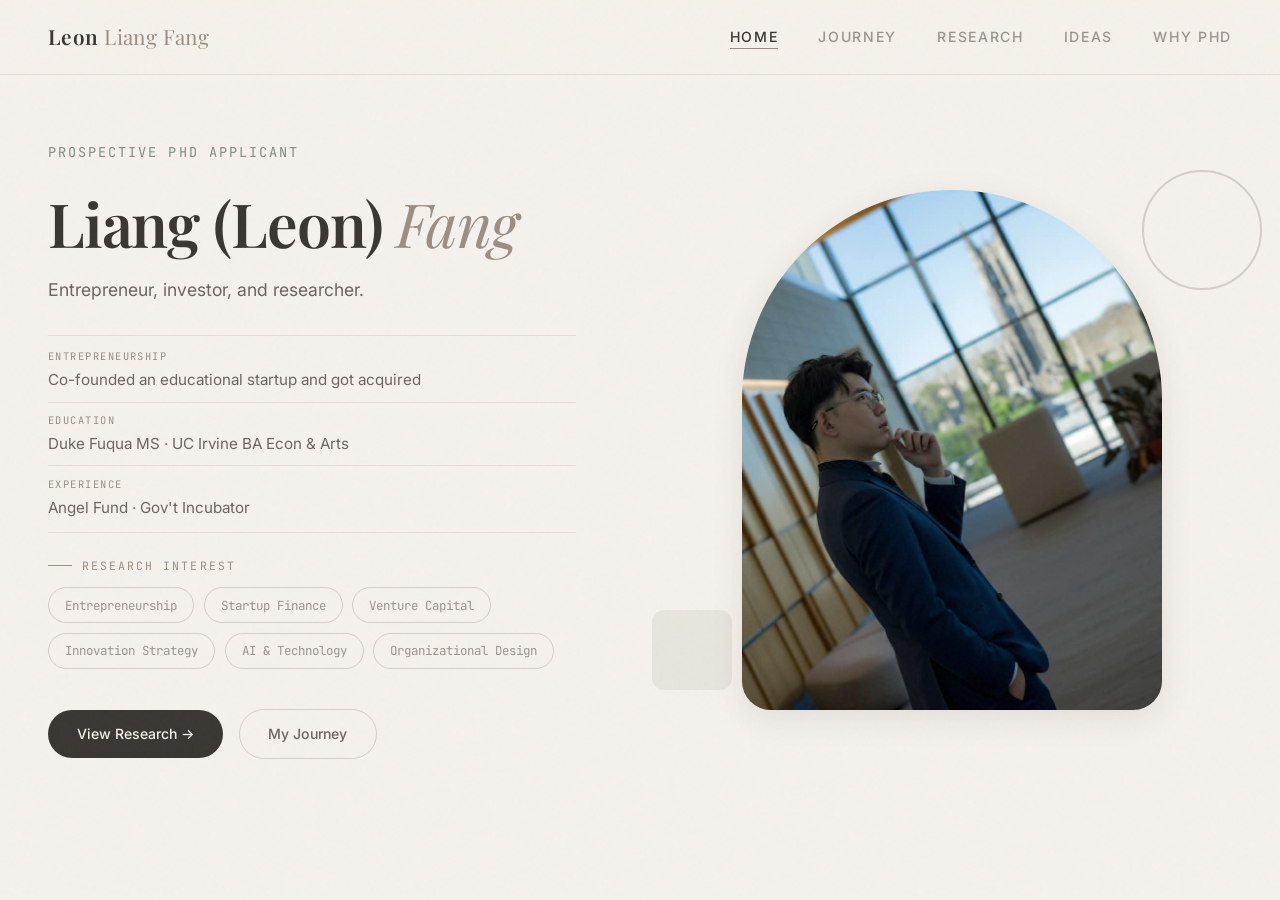
==== index.html @ 093ee280 "Add files via upload" ====
<!DOCTYPE html>
<html lang="en">
<head>
  <meta charset="UTF-8">
  <meta name="viewport" content="width=device-width, initial-scale=1.0">
  <title>Leon Liang Fang — Entrepreneurship Researcher</title>
  <meta name="description" content="PhD candidate researching entrepreneurship, startup finance, and innovation. Exploring the intersection of venture creation, institutional design, and technology.">
  <link rel="preconnect" href="https://fonts.googleapis.com">
  <link rel="preconnect" href="https://fonts.gstatic.com" crossorigin>
  <link href="https://fonts.googleapis.com/css2?family=Inter:wght@300;400;500;600&family=Playfair+Display:ital,wght@0,400;0,600;0,700;1,400&family=JetBrains+Mono:wght@300;400&display=swap" rel="stylesheet">
  <link rel="stylesheet" href="css/style.css">
  <style>
    /* Home page: lock to single screen, no scroll */
    html, body { height: 100%; overflow: hidden; }
    .page-content { height: calc(100vh - 80px); overflow: hidden; }
    .hero {
      height: 100%;
      min-height: unset;
      padding-top: 2rem;
      padding-bottom: 2rem;
    }
  </style>
</head>
<body>

  <!-- Grain Texture -->
  <div class="grain-overlay"></div>

  <!-- Navigation -->
  <nav class="nav">
    <a href="index.html" class="nav-logo">Leon <span>Liang Fang</span></a>
    <ul class="nav-links">
      <li><a href="index.html" class="active">Home</a></li>
      <li><a href="cv.html">Journey</a></li>
      <li><a href="research.html">Research</a></li>
      <li><a href="ideas.html">Ideas</a></li>
      <li><a href="why-phd.html">Why PhD</a></li>
    </ul>
    <button class="nav-toggle" aria-label="Menu">
      <span></span><span></span><span></span>
    </button>
  </nav>

  <!-- Page Content -->
  <main class="page-content">

    <!-- Hero Section -->
    <section class="hero">
      <div class="hero-text">
        <p class="hero-greeting">Prospective PhD Applicant</p>
        <h1 class="hero-name">
          Liang (Leon) <span class="last">Fang</span>
        </h1>

        <p class="hero-tagline">
          Entrepreneur, investor, and researcher.
        </p>

        <!-- Three key background credentials -->
        <div class="hero-credentials">
          <div class="credential-item">
            <span class="credential-label">Entrepreneurship</span>
            <span class="credential-value">Co-founded an educational startup and got acquired</span>
          </div>
          <div class="credential-item">
            <span class="credential-label">Education</span>
            <span class="credential-value">Duke Fuqua MS · UC Irvine BA Econ &amp; Arts</span>
          </div>
          <div class="credential-item">
            <span class="credential-label">Experience</span>
            <span class="credential-value">Angel Fund · Gov't Incubator</span>
          </div>
        </div>

        <!-- Research Interest Label -->
        <p class="hero-research-label">Research Interest</p>

        <!-- Research Interest Keywords -->
        <div class="hero-keywords">
          <span class="keyword">Entrepreneurship</span>
          <span class="keyword">Startup Finance</span>
          <span class="keyword">Venture Capital</span>
          <span class="keyword">Innovation Strategy</span>
          <span class="keyword">AI &amp; Technology</span>
          <span class="keyword">Organizational Design</span>
        </div>

        <div class="hero-cta">
          <a href="research.html" class="btn btn-primary">View Research &rarr;</a>
          <a href="cv.html" class="btn btn-ghost">My Journey</a>
        </div>
      </div>

      <div class="hero-image-wrapper">
        <div class="hero-image-frame">
          <!-- Replace src with your actual photo -->
          <img src="assets/images/profile.png" alt="Leon Liang Fang"
               onerror="this.style.background='linear-gradient(135deg, #9B8E82 0%, #7D8C7E 100%)'; this.style.display='block'; this.alt='Photo coming soon';">
        </div>
        <div class="hero-image-decoration"></div>
        <div class="hero-image-decoration-2"></div>
      </div>
    </section>

  </main>

  <script src="js/main.js"></script>
</body>
</html>
---- css/style.css ----
/* ============================================
   Leon Liang Fang — Academic Portfolio
   Morandi Color Palette + Artistic Minimalism
   ============================================ */

/* --- Morandi Palette Variables --- */
:root {
  --bg-primary: #F5F1EC;
  --bg-secondary: #EDE8E2;
  --bg-card: #E8E2DB;
  --text-primary: #3A3632;
  --text-secondary: #6B6560;
  --text-muted: #9B948D;
  --accent-taupe: #9B8E82;
  --accent-sage: #7D8C7E;
  --accent-mauve: #A3929B;
  --accent-slate: #8E9BAA;
  --accent-terracotta: #B8A08C;
  --border-light: rgba(155, 142, 130, 0.2);
  --border-medium: rgba(155, 142, 130, 0.35);
  --shadow-soft: 0 2px 20px rgba(58, 54, 50, 0.06);
  --shadow-hover: 0 8px 32px rgba(58, 54, 50, 0.1);
  --transition-smooth: all 0.4s cubic-bezier(0.25, 0.46, 0.45, 0.94);
  --transition-fast: all 0.25s ease;
  --font-serif: 'Playfair Display', Georgia, serif;
  --font-sans: 'Inter', -apple-system, BlinkMacSystemFont, sans-serif;
  --font-mono: 'JetBrains Mono', 'Fira Code', monospace;
}

/* --- Reset & Base --- */
*, *::before, *::after {
  margin: 0;
  padding: 0;
  box-sizing: border-box;
}

html {
  scroll-behavior: smooth;
  font-size: 16px;
}

body {
  font-family: var(--font-sans);
  background-color: var(--bg-primary);
  color: var(--text-primary);
  line-height: 1.7;
  -webkit-font-smoothing: antialiased;
  overflow-x: hidden;
}

a {
  color: var(--accent-taupe);
  text-decoration: none;
  transition: var(--transition-fast);
}

a:hover {
  color: var(--text-primary);
}

img {
  max-width: 100%;
  display: block;
}

/* --- Typography --- */
h1, h2, h3, h4 {
  font-family: var(--font-serif);
  font-weight: 600;
  line-height: 1.3;
}

h1 { font-size: 3.2rem; letter-spacing: -0.02em; }
h2 { font-size: 2rem; letter-spacing: -0.01em; }
h3 { font-size: 1.4rem; }
h4 { font-size: 1.1rem; }

p {
  color: var(--text-secondary);
  font-size: 1.05rem;
}

/* --- Navigation --- */
.nav {
  position: fixed;
  top: 0;
  left: 0;
  right: 0;
  z-index: 1000;
  padding: 1.2rem 3rem;
  display: flex;
  justify-content: space-between;
  align-items: center;
  background: rgba(245, 241, 236, 0.85);
  backdrop-filter: blur(20px);
  -webkit-backdrop-filter: blur(20px);
  border-bottom: 1px solid var(--border-light);
  transition: var(--transition-smooth);
}

.nav.scrolled {
  padding: 0.8rem 3rem;
  box-shadow: var(--shadow-soft);
}

.nav-logo {
  font-family: var(--font-serif);
  font-size: 1.3rem;
  font-weight: 600;
  color: var(--text-primary);
  letter-spacing: 0.02em;
}

.nav-logo span {
  color: var(--accent-taupe);
  font-weight: 400;
}

.nav-links {
  display: flex;
  gap: 2.5rem;
  list-style: none;
}

.nav-links a {
  font-size: 0.88rem;
  font-weight: 500;
  color: var(--text-muted);
  text-transform: uppercase;
  letter-spacing: 0.12em;
  position: relative;
  padding-bottom: 2px;
}

.nav-links a::after {
  content: '';
  position: absolute;
  bottom: -2px;
  left: 0;
  width: 0;
  height: 1.5px;
  background: var(--accent-taupe);
  transition: width 0.3s ease;
}

.nav-links a:hover,
.nav-links a.active {
  color: var(--text-primary);
}

.nav-links a:hover::after,
.nav-links a.active::after {
  width: 100%;
}

/* Mobile nav toggle */
.nav-toggle {
  display: none;
  flex-direction: column;
  gap: 5px;
  cursor: pointer;
  background: none;
  border: none;
  padding: 4px;
}

.nav-toggle span {
  width: 24px;
  height: 2px;
  background: var(--text-primary);
  transition: var(--transition-fast);
}

/* --- Page Wrapper --- */
.page-content {
  padding-top: 80px;
}

/* --- Section Utilities --- */
.section {
  padding: 6rem 3rem;
  max-width: 1200px;
  margin: 0 auto;
}

.section-label {
  font-family: var(--font-mono);
  font-size: 0.75rem;
  text-transform: uppercase;
  letter-spacing: 0.2em;
  color: var(--accent-taupe);
  margin-bottom: 1rem;
  display: flex;
  align-items: center;
  gap: 0.75rem;
}

.section-label::before {
  content: '';
  width: 32px;
  height: 1px;
  background: var(--accent-taupe);
}

/* ============================================
   HOME PAGE
   ============================================ */

/* Hero Section */
.hero {
  min-height: calc(100vh - 80px);
  display: grid;
  grid-template-columns: 1fr 1fr;
  gap: 4rem;
  align-items: center;
  padding: 4rem 3rem;
  max-width: 1300px;
  margin: 0 auto;
}

.hero-text {
  padding-right: 2rem;
}

.hero-greeting {
  font-family: var(--font-mono);
  font-size: 0.85rem;
  color: var(--accent-sage);
  letter-spacing: 0.15em;
  text-transform: uppercase;
  margin-bottom: 1.5rem;
}

.hero-name {
  font-size: 3.8rem;
  font-family: var(--font-serif);
  line-height: 1.15;
  margin-bottom: 0.5rem;
  color: var(--text-primary);
  white-space: nowrap;
}

.hero-name .last {
  color: var(--accent-taupe);
  font-weight: 400;
  font-style: italic;
}

.hero-tagline {
  font-size: 1.1rem;
  color: var(--text-secondary);
  margin-top: 1rem;
  margin-bottom: 0;
  line-height: 1.8;
  max-width: 480px;
}

/* Credential Strip */
.hero-credentials {
  display: flex;
  flex-direction: column;
  gap: 0;
  margin: 1.8rem 0 1.4rem;
  border-top: 1px solid var(--border-light);
  border-bottom: 1px solid var(--border-light);
  padding: 0.2rem 0;
}

.credential-item {
  display: flex;
  flex-direction: column;
  gap: 0.2rem;
  padding: 0.6rem 0;
  border-bottom: 1px solid var(--border-light);
}

.credential-item:last-child {
  border-bottom: none;
}

.credential-label {
  font-family: var(--font-mono);
  font-size: 0.65rem;
  text-transform: uppercase;
  letter-spacing: 0.14em;
  color: var(--accent-taupe);
}

.credential-value {
  font-size: 0.95rem;
  color: var(--text-secondary);
  font-weight: 400;
  line-height: 1.5;
}

/* Research Interest Label */
.hero-research-label {
  font-family: var(--font-mono);
  font-size: 0.72rem;
  text-transform: uppercase;
  letter-spacing: 0.18em;
  color: var(--accent-taupe);
  margin-bottom: 0.75rem;
  display: flex;
  align-items: center;
  gap: 0.6rem;
}

.hero-research-label::before {
  content: '';
  width: 24px;
  height: 1px;
  background: var(--accent-taupe);
}

.hero-keywords {
  display: flex;
  flex-wrap: wrap;
  gap: 0.6rem;
  margin-bottom: 2.5rem;
}

.hero-keywords .keyword {
  font-size: 0.78rem;
  font-family: var(--font-mono);
  padding: 0.4rem 1rem;
  border-radius: 100px;
  border: 1px solid var(--border-medium);
  color: var(--text-muted);
  background: transparent;
  transition: var(--transition-fast);
  cursor: default;
}

.hero-keywords .keyword:hover {
  background: var(--accent-taupe);
  color: #fff;
  border-color: var(--accent-taupe);
  transform: translateY(-2px);
}

.hero-cta {
  display: flex;
  gap: 1rem;
  align-items: center;
}

.btn {
  display: inline-flex;
  align-items: center;
  gap: 0.5rem;
  font-size: 0.88rem;
  font-weight: 500;
  padding: 0.75rem 1.8rem;
  border-radius: 100px;
  transition: var(--transition-smooth);
  cursor: pointer;
  border: none;
}

.btn-primary {
  background: var(--text-primary);
  color: var(--bg-primary);
}

.btn-primary:hover {
  background: var(--accent-taupe);
  color: #fff;
  transform: translateY(-2px);
  box-shadow: var(--shadow-hover);
}

.btn-ghost {
  background: transparent;
  color: var(--text-secondary);
  border: 1px solid var(--border-medium);
}

.btn-ghost:hover {
  border-color: var(--accent-taupe);
  color: var(--text-primary);
  transform: translateY(-2px);
}

/* Hero Image */
.hero-image-wrapper {
  position: relative;
  display: flex;
  justify-content: center;
  align-items: center;
}

.hero-image-frame {
  position: relative;
  width: 420px;
  height: 520px;
  border-radius: 220px 220px 30px 30px;
  overflow: hidden;
  box-shadow: var(--shadow-hover);
}

.hero-image-frame img {
  width: 100%;
  height: 100%;
  object-fit: cover;
  object-position: center top;
  filter: saturate(0.85) contrast(1.02);
  transition: var(--transition-smooth);
}

.hero-image-frame:hover img {
  filter: saturate(1) contrast(1.05);
  transform: scale(1.03);
}

.hero-image-decoration {
  position: absolute;
  width: 120px;
  height: 120px;
  border-radius: 50%;
  border: 2px solid var(--border-medium);
  top: -20px;
  right: -30px;
  z-index: -1;
  animation: float 6s ease-in-out infinite;
}

.hero-image-decoration-2 {
  position: absolute;
  width: 80px;
  height: 80px;
  border-radius: 12px;
  background: var(--accent-sage);
  opacity: 0.12;
  bottom: 20px;
  left: -20px;
  z-index: -1;
  animation: float 8s ease-in-out infinite reverse;
}

@keyframes float {
  0%, 100% { transform: translateY(0); }
  50% { transform: translateY(-15px); }
}

/* Home — About Snapshot */
.about-snapshot {
  display: grid;
  grid-template-columns: repeat(3, 1fr);
  gap: 2rem;
  margin-top: 3rem;
}

.snapshot-card {
  padding: 2rem;
  background: var(--bg-secondary);
  border-radius: 16px;
  border: 1px solid var(--border-light);
  transition: var(--transition-smooth);
  position: relative;
  overflow: hidden;
}

.snapshot-card::before {
  content: '';
  position: absolute;
  top: 0;
  left: 0;
  width: 4px;
  height: 0;
  transition: height 0.4s ease;
}

.snapshot-card:nth-child(1)::before { background: var(--accent-sage); }
.snapshot-card:nth-child(2)::before { background: var(--accent-mauve); }
.snapshot-card:nth-child(3)::before { background: var(--accent-slate); }

.snapshot-card:hover {
  transform: translateY(-4px);
  box-shadow: var(--shadow-hover);
}

.snapshot-card:hover::before {
  height: 100%;
}

.snapshot-icon {
  font-size: 1.5rem;
  margin-bottom: 1rem;
}

.snapshot-card h4 {
  margin-bottom: 0.5rem;
  font-family: var(--font-sans);
  font-weight: 600;
}

.snapshot-card p {
  font-size: 0.92rem;
  color: var(--text-muted);
  line-height: 1.6;
}

/* ============================================
   CV / TIMELINE PAGE
   ============================================ */

.timeline-page-header {
  text-align: center;
  padding: 4rem 2rem 2rem;
}

.timeline-page-header h1 {
  margin-bottom: 1rem;
}

.timeline-page-header p {
  max-width: 600px;
  margin: 0 auto;
  color: var(--text-muted);
}

/* Timeline Container */
.timeline-container {
  position: relative;
  max-width: 900px;
  margin: 0 auto;
  padding: 3rem 0 6rem;
}

.timeline-line {
  position: absolute;
  left: 50%;
  top: 0;
  bottom: 0;
  width: 2px;
  background: linear-gradient(
    to bottom,
    transparent,
    var(--border-medium) 5%,
    var(--border-medium) 95%,
    transparent
  );
  transform: translateX(-50%);
}

/* Timeline Year Markers */
.timeline-year {
  position: relative;
  text-align: center;
  margin: 3rem 0 1.5rem;
  z-index: 2;
}

.timeline-year span {
  display: inline-block;
  font-family: var(--font-serif);
  font-size: 1.6rem;
  font-weight: 600;
  color: var(--accent-taupe);
  background: var(--bg-primary);
  padding: 0.3rem 1.5rem;
  border-radius: 100px;
  border: 1.5px solid var(--border-medium);
}

/* Timeline Item */
.timeline-item {
  position: relative;
  display: grid;
  grid-template-columns: 1fr 1fr;
  gap: 3rem;
  margin-bottom: 2rem;
  align-items: start;
}

.timeline-item.left .timeline-card {
  grid-column: 1;
}

.timeline-item.left .timeline-spacer {
  grid-column: 2;
}

.timeline-item.right .timeline-spacer {
  grid-column: 1;
}

.timeline-item.right .timeline-card {
  grid-column: 2;
}

/* Timeline Dot */
.timeline-dot {
  position: absolute;
  left: 50%;
  top: 2rem;
  width: 16px;
  height: 16px;
  border-radius: 50%;
  background: var(--bg-primary);
  border: 3px solid var(--accent-taupe);
  transform: translateX(-50%);
  z-index: 3;
  transition: var(--transition-smooth);
  cursor: pointer;
}

.timeline-item:hover .timeline-dot {
  background: var(--accent-taupe);
  transform: translateX(-50%) scale(1.4);
  box-shadow: 0 0 0 6px rgba(155, 142, 130, 0.2);
}

.timeline-dot.sage { border-color: var(--accent-sage); }
.timeline-item:hover .timeline-dot.sage {
  background: var(--accent-sage);
  box-shadow: 0 0 0 6px rgba(125, 140, 126, 0.2);
}

.timeline-dot.mauve { border-color: var(--accent-mauve); }
.timeline-item:hover .timeline-dot.mauve {
  background: var(--accent-mauve);
  box-shadow: 0 0 0 6px rgba(163, 146, 155, 0.2);
}

.timeline-dot.slate { border-color: var(--accent-slate); }
.timeline-item:hover .timeline-dot.slate {
  background: var(--accent-slate);
  box-shadow: 0 0 0 6px rgba(142, 155, 170, 0.2);
}

.timeline-dot.terracotta { border-color: var(--accent-terracotta); }
.timeline-item:hover .timeline-dot.terracotta {
  background: var(--accent-terracotta);
  box-shadow: 0 0 0 6px rgba(184, 160, 140, 0.2);
}

/* Timeline Card */
.timeline-card {
  background: var(--bg-secondary);
  border-radius: 16px;
  padding: 1.8rem;
  border: 1px solid var(--border-light);
  transition: var(--transition-smooth);
  position: relative;
  cursor: pointer;
}

.timeline-card:hover {
  transform: scale(1.03);
  box-shadow: var(--shadow-hover);
  border-color: var(--border-medium);
}

.timeline-card-header {
  display: flex;
  justify-content: space-between;
  align-items: flex-start;
  margin-bottom: 0.75rem;
}

.timeline-card-role {
  font-family: var(--font-serif);
  font-size: 1.1rem;
  font-weight: 600;
  color: var(--text-primary);
}

.timeline-card-period {
  font-family: var(--font-mono);
  font-size: 0.72rem;
  color: var(--text-muted);
  white-space: nowrap;
  padding: 0.2rem 0.6rem;
  background: var(--bg-primary);
  border-radius: 100px;
}

.timeline-card-org {
  font-size: 0.92rem;
  color: var(--accent-taupe);
  font-weight: 500;
  margin-bottom: 0.5rem;
}

.timeline-card-location {
  font-size: 0.8rem;
  color: var(--text-muted);
  margin-bottom: 0.75rem;
}

.timeline-card-summary {
  font-size: 0.9rem;
  color: var(--text-secondary);
  line-height: 1.6;
}

/* Timeline Expanded Detail (hover overlay) */
.timeline-detail-overlay {
  position: fixed;
  top: 0;
  left: 0;
  right: 0;
  bottom: 0;
  background: rgba(58, 54, 50, 0.5);
  backdrop-filter: blur(8px);
  z-index: 2000;
  display: flex;
  align-items: center;
  justify-content: center;
  opacity: 0;
  pointer-events: none;
  transition: opacity 0.3s ease;
}

.timeline-detail-overlay.active {
  opacity: 1;
  pointer-events: all;
}

.timeline-detail-modal {
  background: var(--bg-primary);
  border-radius: 24px;
  padding: 3rem;
  max-width: 680px;
  width: 90%;
  max-height: 80vh;
  overflow-y: auto;
  transform: translateY(20px);
  transition: transform 0.3s ease;
  box-shadow: 0 24px 80px rgba(58, 54, 50, 0.2);
}

.timeline-detail-overlay.active .timeline-detail-modal {
  transform: translateY(0);
}

.detail-close {
  position: absolute;
  top: 1.5rem;
  right: 1.5rem;
  width: 36px;
  height: 36px;
  border-radius: 50%;
  border: 1px solid var(--border-medium);
  background: var(--bg-primary);
  cursor: pointer;
  display: flex;
  align-items: center;
  justify-content: center;
  font-size: 1.2rem;
  color: var(--text-muted);
  transition: var(--transition-fast);
}

.detail-close:hover {
  background: var(--text-primary);
  color: var(--bg-primary);
}

.detail-header {
  margin-bottom: 1.5rem;
  padding-bottom: 1.5rem;
  border-bottom: 1px solid var(--border-light);
}

.detail-header h2 {
  font-size: 1.6rem;
  margin-bottom: 0.3rem;
}

.detail-header .detail-org {
  color: var(--accent-taupe);
  font-size: 1.05rem;
  font-weight: 500;
}

.detail-header .detail-meta {
  font-size: 0.85rem;
  color: var(--text-muted);
  margin-top: 0.3rem;
}

.detail-about {
  margin-bottom: 1.5rem;
  padding: 1.2rem;
  background: var(--bg-secondary);
  border-radius: 12px;
  border-left: 3px solid var(--accent-sage);
}

.detail-about p {
  font-size: 0.92rem;
  font-style: italic;
  color: var(--text-secondary);
}

.detail-highlights h4 {
  font-family: var(--font-sans);
  font-size: 0.85rem;
  text-transform: uppercase;
  letter-spacing: 0.1em;
  color: var(--text-muted);
  margin-bottom: 0.75rem;
}

.detail-highlights ul {
  list-style: none;
  padding: 0;
}

.detail-highlights li {
  position: relative;
  padding-left: 1.2rem;
  margin-bottom: 0.6rem;
  font-size: 0.92rem;
  color: var(--text-secondary);
  line-height: 1.6;
}

.detail-highlights li::before {
  content: '';
  position: absolute;
  left: 0;
  top: 0.6em;
  width: 6px;
  height: 6px;
  border-radius: 50%;
  background: var(--accent-taupe);
}

/* ============================================
   RESEARCH PAGE
   ============================================ */

.research-intro {
  max-width: 700px;
  margin-bottom: 3rem;
}

.research-intro p {
  font-size: 1.1rem;
  line-height: 1.8;
}

/* Research Category */
.research-category {
  margin-bottom: 4rem;
}

.research-category-title {
  font-family: var(--font-serif);
  font-size: 1.5rem;
  margin-bottom: 2rem;
  padding-bottom: 0.75rem;
  border-bottom: 1px solid var(--border-light);
  display: flex;
  align-items: center;
  gap: 0.75rem;
}

.category-dot {
  width: 10px;
  height: 10px;
  border-radius: 50%;
  display: inline-block;
}

.category-dot.sage { background: var(--accent-sage); }
.category-dot.mauve { background: var(--accent-mauve); }
.category-dot.slate { background: var(--accent-slate); }

/* Research Card */
.research-card {
  background: var(--bg-secondary);
  border-radius: 16px;
  padding: 2rem;
  margin-bottom: 1.5rem;
  border: 1px solid var(--border-light);
  transition: var(--transition-smooth);
}

.research-card:hover {
  transform: translateX(6px);
  box-shadow: var(--shadow-hover);
  border-left: 3px solid var(--accent-taupe);
}

.research-card-title {
  font-family: var(--font-serif);
  font-size: 1.15rem;
  margin-bottom: 0.3rem;
  color: var(--text-primary);
}

.research-card-meta {
  font-size: 0.85rem;
  color: var(--text-muted);
  margin-bottom: 1rem;
  font-family: var(--font-mono);
}

.research-card-desc {
  font-size: 0.95rem;
  color: var(--text-secondary);
  line-height: 1.7;
}

.research-tags {
  display: flex;
  flex-wrap: wrap;
  gap: 0.4rem;
  margin-top: 1rem;
}

.research-tag {
  font-size: 0.72rem;
  font-family: var(--font-mono);
  padding: 0.25rem 0.7rem;
  border-radius: 100px;
  background: var(--bg-primary);
  color: var(--text-muted);
  border: 1px solid var(--border-light);
}

/* ============================================
   IDEAS PAGE
   ============================================ */

.ideas-grid {
  display: grid;
  grid-template-columns: repeat(auto-fill, minmax(340px, 1fr));
  gap: 1.5rem;
  margin-top: 2rem;
}

.idea-card {
  background: var(--bg-secondary);
  border-radius: 16px;
  padding: 2rem;
  border: 1px solid var(--border-light);
  transition: var(--transition-smooth);
  position: relative;
  overflow: hidden;
}

.idea-card::after {
  content: '';
  position: absolute;
  top: 0;
  right: 0;
  width: 60px;
  height: 60px;
  border-radius: 0 16px 0 60px;
  opacity: 0.08;
  transition: var(--transition-smooth);
}

.idea-card:nth-child(3n+1)::after { background: var(--accent-sage); }
.idea-card:nth-child(3n+2)::after { background: var(--accent-mauve); }
.idea-card:nth-child(3n)::after { background: var(--accent-slate); }

.idea-card:hover {
  transform: translateY(-5px);
  box-shadow: var(--shadow-hover);
}

.idea-card:hover::after {
  width: 100%;
  height: 100%;
  border-radius: 16px;
  opacity: 0.04;
}

.idea-card-number {
  font-family: var(--font-serif);
  font-size: 2.5rem;
  font-weight: 700;
  color: var(--border-medium);
  line-height: 1;
  margin-bottom: 0.75rem;
}

.idea-card h3 {
  font-size: 1.15rem;
  margin-bottom: 0.75rem;
}

.idea-card p {
  font-size: 0.92rem;
  color: var(--text-muted);
  line-height: 1.65;
}

.idea-status {
  display: inline-block;
  font-size: 0.72rem;
  font-family: var(--font-mono);
  padding: 0.2rem 0.6rem;
  border-radius: 100px;
  margin-top: 1rem;
  text-transform: uppercase;
  letter-spacing: 0.08em;
}

.idea-status.exploring {
  background: rgba(125, 140, 126, 0.15);
  color: var(--accent-sage);
}

.idea-status.developing {
  background: rgba(163, 146, 155, 0.15);
  color: var(--accent-mauve);
}

.idea-status.seed {
  background: rgba(142, 155, 170, 0.15);
  color: var(--accent-slate);
}

/* ============================================
   FOOTER
   ============================================ */

.footer {
  text-align: center;
  padding: 3rem;
  border-top: 1px solid var(--border-light);
  margin-top: 4rem;
}

.footer p {
  font-size: 0.85rem;
  color: var(--text-muted);
}

.footer-links {
  display: flex;
  justify-content: center;
  gap: 1.5rem;
  margin-top: 1rem;
}

.footer-links a {
  font-size: 0.82rem;
  color: var(--text-muted);
}

.footer-links a:hover {
  color: var(--accent-taupe);
}

/* ============================================
   RESPONSIVE
   ============================================ */

@media (max-width: 900px) {
  .hero {
    grid-template-columns: 1fr;
    text-align: center;
    gap: 2.5rem;
    padding: 3rem 1.5rem;
  }

  .hero-text { padding-right: 0; order: 2; }
  .hero-image-wrapper { order: 1; }
  .hero-name { font-size: 2.8rem; }
  .hero-tagline { margin: 1.5rem auto 1rem; }
  .hero-keywords { justify-content: center; }
  .hero-cta { justify-content: center; }
  .hero-credentials { margin: 1.2rem 0 1rem; }
  .credential-label { width: 64px; }

  .hero-image-frame {
    width: 280px;
    height: 350px;
  }

  .about-snapshot {
    grid-template-columns: 1fr;
  }

  .section { padding: 3rem 1.5rem; }
  h1 { font-size: 2.4rem; }

  /* Timeline responsive */
  .timeline-line { left: 24px; }
  .timeline-item { grid-template-columns: 1fr; padding-left: 60px; }
  .timeline-item.left .timeline-card,
  .timeline-item.right .timeline-card { grid-column: 1; }
  .timeline-spacer { display: none; }
  .timeline-dot { left: 24px; }

  .nav {
    padding: 1rem 1.5rem;
  }

  .nav-links {
    position: fixed;
    top: 60px;
    right: -100%;
    width: 70%;
    height: calc(100vh - 60px);
    background: var(--bg-primary);
    flex-direction: column;
    padding: 2rem;
    gap: 1.5rem;
    transition: right 0.3s ease;
    border-left: 1px solid var(--border-light);
  }

  .nav-links.open {
    right: 0;
  }

  .nav-toggle {
    display: flex;
  }

  .ideas-grid {
    grid-template-columns: 1fr;
  }
}

@media (max-width: 480px) {
  .hero-name { font-size: 2.2rem; }
  .hero-image-frame { width: 220px; height: 280px; }
  .nav { padding: 0.8rem 1rem; }
  .section { padding: 2rem 1rem; }
}

/* --- Scroll Animations --- */
.fade-in {
  opacity: 0;
  transform: translateY(24px);
  transition: opacity 0.6s ease, transform 0.6s ease;
}

.fade-in.visible {
  opacity: 1;
  transform: translateY(0);
}

/* --- Grain Texture Overlay --- */
.grain-overlay {
  position: fixed;
  top: 0;
  left: 0;
  width: 100%;
  height: 100%;
  pointer-events: none;
  z-index: 9999;
  opacity: 0.03;
  background-image: url("data:image/svg+xml,%3Csvg viewBox='0 0 256 256' xmlns='http://www.w3.org/2000/svg'%3E%3Cfilter id='noise'%3E%3CfeTurbulence type='fractalNoise' baseFrequency='0.9' numOctaves='4' stitchTiles='stitch'/%3E%3C/filter%3E%3Crect width='100%25' height='100%25' filter='url(%23noise)'/%3E%3C/svg%3E");
}
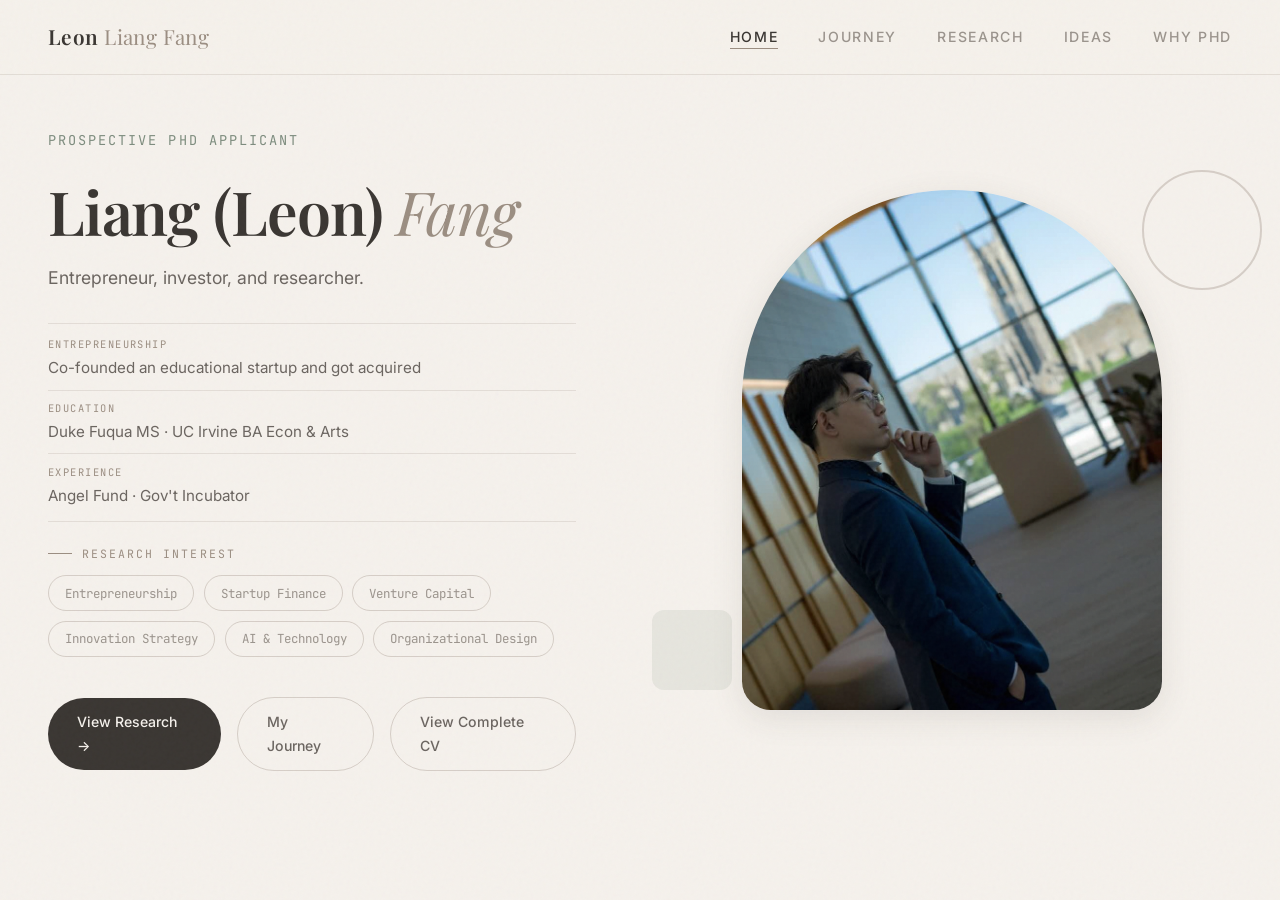
==== commit d4f920bf: "Add files via upload" ====
--- a/index.html
+++ b/index.html
@@ -10,7 +10,7 @@
   <link href="https://fonts.googleapis.com/css2?family=Inter:wght@300;400;500;600&family=Playfair+Display:ital,wght@0,400;0,600;0,700;1,400&family=JetBrains+Mono:wght@300;400&display=swap" rel="stylesheet">
   <link rel="stylesheet" href="css/style.css">
   <style>
-    /* Home page: lock to single screen, no scroll */
+    /* Home page: lock to single screen, no scroll (desktop only) */
     html, body { height: 100%; overflow: hidden; }
     .page-content { height: calc(100vh - 80px); overflow: hidden; }
     .hero {
@@ -18,6 +18,25 @@
       min-height: unset;
       padding-top: 2rem;
       padding-bottom: 2rem;
+    }
+
+    /* Mobile: allow scrolling since content won't fit one screen */
+    @media (max-width: 900px) {
+      html, body {
+        height: auto;
+        overflow: auto;
+        overflow-x: hidden;
+      }
+      .page-content {
+        height: auto;
+        overflow: visible;
+      }
+      .hero {
+        height: auto;
+        min-height: auto;
+        padding-top: 2rem;
+        padding-bottom: 3rem;
+      }
     }
   </style>
 </head>
@@ -88,6 +107,7 @@
         <div class="hero-cta">
           <a href="research.html" class="btn btn-primary">View Research &rarr;</a>
           <a href="cv.html" class="btn btn-ghost">My Journey</a>
+          <a href="assets/papers/Leon_Fang_CV_2026.pdf" target="_blank" class="btn btn-ghost">View Complete CV</a>
         </div>
       </div>
 
--- a/css/style.css
+++ b/css/style.css
@@ -1055,26 +1055,57 @@
    RESPONSIVE
    ============================================ */
 
+/* --- Touch scrolling for all devices --- */
+* {
+  -webkit-overflow-scrolling: touch;
+}
+
+/* --- Mobile nav overlay backdrop --- */
+.nav-overlay {
+  display: none;
+  position: fixed;
+  inset: 0;
+  background: rgba(58, 54, 50, 0.4);
+  backdrop-filter: blur(4px);
+  -webkit-backdrop-filter: blur(4px);
+  z-index: 999;
+  opacity: 0;
+  transition: opacity 0.3s ease;
+  pointer-events: none;
+}
+
+.nav-overlay.visible {
+  opacity: 1;
+  pointer-events: auto;
+}
+
 @media (max-width: 900px) {
+  .nav-overlay { display: block; }
+
   .hero {
     grid-template-columns: 1fr;
     text-align: center;
-    gap: 2.5rem;
-    padding: 3rem 1.5rem;
+    gap: 2rem;
+    padding: 2rem 1.5rem;
   }
 
   .hero-text { padding-right: 0; order: 2; }
   .hero-image-wrapper { order: 1; }
-  .hero-name { font-size: 2.8rem; }
-  .hero-tagline { margin: 1.5rem auto 1rem; }
+  .hero-name { font-size: 2.8rem; white-space: normal; }
+  .hero-tagline { margin: 1rem auto 0.8rem; }
   .hero-keywords { justify-content: center; }
-  .hero-cta { justify-content: center; }
-  .hero-credentials { margin: 1.2rem 0 1rem; }
+  .hero-cta { justify-content: center; flex-wrap: wrap; }
+  .hero-credentials { margin: 1rem 0 0.8rem; }
   .credential-label { width: 64px; }
 
   .hero-image-frame {
-    width: 280px;
-    height: 350px;
+    width: 240px;
+    height: 300px;
+  }
+
+  .hero-image-decoration,
+  .hero-image-decoration-2 {
+    display: none;
   }
 
   .about-snapshot {
@@ -1082,7 +1113,8 @@
   }
 
   .section { padding: 3rem 1.5rem; }
-  h1 { font-size: 2.4rem; }
+  h1 { font-size: 2rem; }
+  h2 { font-size: 1.5rem; }
 
   /* Timeline responsive */
   .timeline-line { left: 24px; }
@@ -1092,22 +1124,38 @@
   .timeline-spacer { display: none; }
   .timeline-dot { left: 24px; }
 
+  /* Nav */
   .nav {
     padding: 1rem 1.5rem;
   }
 
   .nav-links {
     position: fixed;
-    top: 60px;
+    top: 0;
     right: -100%;
-    width: 70%;
-    height: calc(100vh - 60px);
+    width: 75%;
+    max-width: 300px;
+    height: 100vh;
     background: var(--bg-primary);
     flex-direction: column;
-    padding: 2rem;
-    gap: 1.5rem;
-    transition: right 0.3s ease;
+    padding: 5rem 2rem 2rem;
+    gap: 0;
+    transition: right 0.35s cubic-bezier(0.25, 0.46, 0.45, 0.94);
     border-left: 1px solid var(--border-light);
+    box-shadow: -4px 0 30px rgba(58, 54, 50, 0.1);
+    z-index: 1001;
+    overflow-y: auto;
+  }
+
+  .nav-links li {
+    border-bottom: 1px solid var(--border-light);
+  }
+
+  .nav-links a {
+    display: block;
+    padding: 1rem 0;
+    font-size: 0.95rem;
+    letter-spacing: 0.08em;
   }
 
   .nav-links.open {
@@ -1116,18 +1164,78 @@
 
   .nav-toggle {
     display: flex;
+    z-index: 1002;
+    position: relative;
+    width: 28px;
+    height: 20px;
+    padding: 0;
+  }
+
+  .nav-toggle span {
+    position: absolute;
+    left: 0;
+    width: 24px;
+    height: 2px;
+    background: var(--text-primary);
+    transition: all 0.3s ease;
+    transform-origin: center;
+  }
+
+  .nav-toggle span:nth-child(1) { top: 0; }
+  .nav-toggle span:nth-child(2) { top: 9px; }
+  .nav-toggle span:nth-child(3) { top: 18px; }
+
+  /* Hamburger → X animation (driven by JS adding .open) */
+  .nav-toggle.open span:nth-child(1) {
+    top: 9px;
+    transform: rotate(45deg);
+  }
+  .nav-toggle.open span:nth-child(2) {
+    opacity: 0;
+    transform: scaleX(0);
+  }
+  .nav-toggle.open span:nth-child(3) {
+    top: 9px;
+    transform: rotate(-45deg);
   }
 
   .ideas-grid {
     grid-template-columns: 1fr;
   }
+
+  /* Footer */
+  .footer {
+    padding: 2rem 1.5rem;
+    margin-top: 2rem;
+  }
+  .footer-links {
+    flex-wrap: wrap;
+    gap: 1rem;
+  }
 }
 
 @media (max-width: 480px) {
-  .hero-name { font-size: 2.2rem; }
-  .hero-image-frame { width: 220px; height: 280px; }
+  .hero-name { font-size: 2rem; }
+  .hero-image-frame { width: 180px; height: 230px; }
   .nav { padding: 0.8rem 1rem; }
   .section { padding: 2rem 1rem; }
+  h1 { font-size: 1.7rem; }
+
+  .hero-greeting { font-size: 0.75rem; margin-bottom: 1rem; }
+  .hero-tagline { font-size: 0.95rem; }
+
+  .hero-keywords .keyword {
+    font-size: 0.7rem;
+    padding: 0.3rem 0.7rem;
+  }
+
+  .btn {
+    font-size: 0.82rem;
+    padding: 0.65rem 1.4rem;
+  }
+
+  .credential-value { font-size: 0.85rem; }
+  .credential-label { font-size: 0.6rem; }
 }
 
 /* --- Scroll Animations --- */
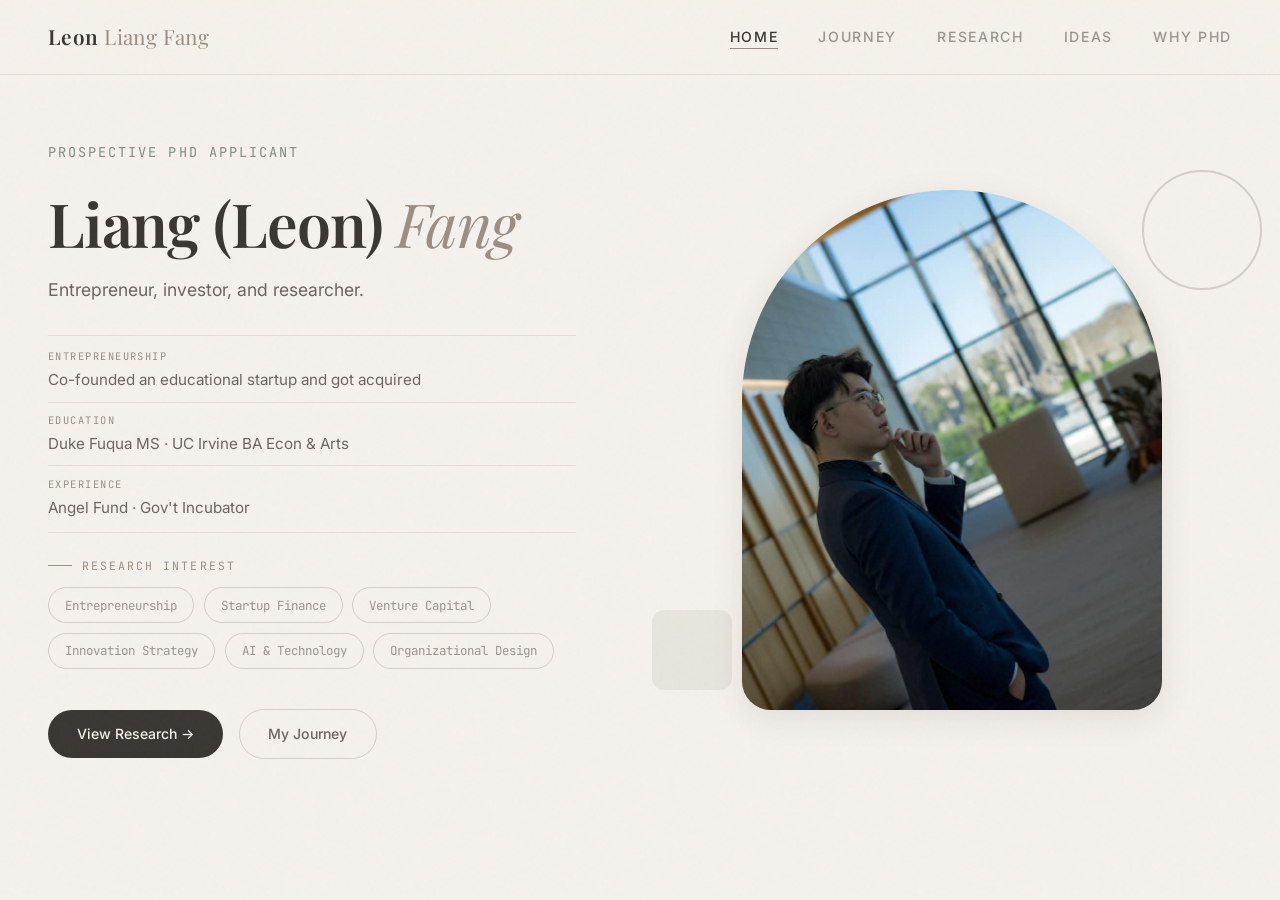
==== commit 70f6420e: "Add files via upload" ====
--- a/index.html
+++ b/index.html
@@ -107,7 +107,6 @@
         <div class="hero-cta">
           <a href="research.html" class="btn btn-primary">View Research &rarr;</a>
           <a href="cv.html" class="btn btn-ghost">My Journey</a>
-          <a href="assets/papers/Leon_Fang_CV_2026.pdf" target="_blank" class="btn btn-ghost">View Complete CV</a>
         </div>
       </div>
 
